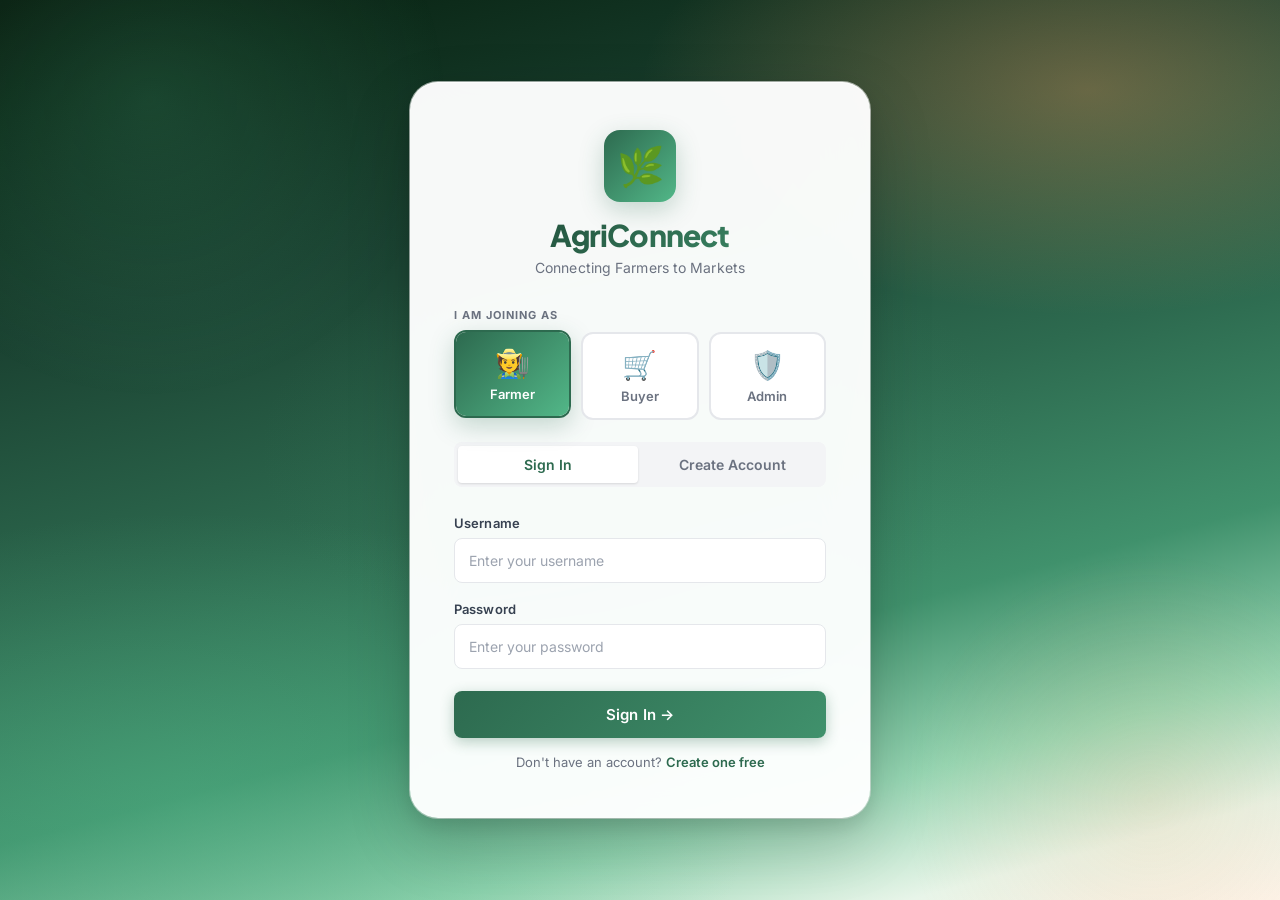
==== static/index.html @ 9a7735d6 "frontend setup" ====
<!DOCTYPE html>
<html lang="en">
<head>
  <meta charset="UTF-8">
  <meta name="viewport" content="width=device-width, initial-scale=1.0">
  <title>AgriConnect – Connecting Farmers to Markets</title>
  <link rel="preconnect" href="https://fonts.googleapis.com">
  <link rel="preconnect" href="https://fonts.gstatic.com" crossorigin>
  <link href="https://fonts.googleapis.com/css2?family=Inter:wght@300;400;500;600;700;800;900&family=Plus+Jakarta+Sans:wght@400;500;600;700;800&display=swap" rel="stylesheet">
  <link rel="stylesheet" href="/static/css/main.css">
</head>
<body class="login-page">

  <div class="login-card">

    <!-- Logo -->
    <div class="login-logo">
      <div class="logo-icon-wrap">🌿</div>
      <h1>AgriConnect</h1>
      <p>Connecting Farmers to Markets</p>
    </div>

    <!-- Role Selector -->
    <div class="role-selector">
      <label>I am joining as</label>
      <div class="role-buttons">
        <button class="role-btn active" data-role="farmer" type="button">
          <span class="role-icon">🧑‍🌾</span>
          <span>Farmer</span>
        </button>
        <button class="role-btn" data-role="buyer" type="button">
          <span class="role-icon">🛒</span>
          <span>Buyer</span>
        </button>
        <button class="role-btn" data-role="admin" type="button">
          <span class="role-icon">🛡️</span>
          <span>Admin</span>
        </button>
      </div>
    </div>

    <!-- Tab Switcher -->
    <div class="auth-tabs">
      <button class="auth-tab active" data-tab="login" type="button">Sign In</button>
      <button class="auth-tab" data-tab="register" type="button">Create Account</button>
    </div>

    <!-- ── LOGIN FORM ── -->
    <form id="login-form">
      <div class="form-group">
        <label for="l-username">Username</label>
        <input id="l-username" type="text" name="username"
               placeholder="Enter your username" required autocomplete="username">
      </div>
      <div class="form-group">
        <label for="l-password">Password</label>
        <input id="l-password" type="password" name="password"
               placeholder="Enter your password" required autocomplete="current-password">
      </div>

      <button type="submit" class="btn btn-primary btn-full btn-lg" style="margin-top:4px;">
        Sign In →
      </button>

      <p class="text-center text-muted mt-2">
        Don't have an account?
        <a href="#" id="go-register" style="color:var(--green-primary);font-weight:600;">Create one free</a>
      </p>
    </form>

    <!-- ── REGISTER FORM ── -->
    <form id="register-form" class="hidden">
      <div class="form-row">
        <div class="form-group">
          <label for="r-fullname">Full Name</label>
          <input id="r-fullname" type="text" name="reg_fullname"
                 placeholder="Jane Wanjiku" required>
        </div>
        <div class="form-group">
          <label for="r-username">Username</label>
          <input id="r-username" type="text" name="reg_username"
                 placeholder="janewanjiku" required autocomplete="username">
        </div>
      </div>

      <div class="form-group">
        <label for="r-email">Email Address</label>
        <input id="r-email" type="email" name="reg_email"
               placeholder="jane@example.com" required>
      </div>

      <div class="form-row">
        <div class="form-group">
          <label for="r-pass">Password</label>
          <input id="r-pass" type="password" name="reg_password"
                 placeholder="Min. 6 characters" required minlength="6">
        </div>
        <div class="form-group">
          <label for="r-confirm">Confirm Password</label>
          <input id="r-confirm" type="password" name="reg_confirm"
                 placeholder="Repeat password" required>
        </div>
      </div>

      <div class="form-row">
        <div class="form-group">
          <label for="r-location">Location <span class="text-muted">(optional)</span></label>
          <input id="r-location" type="text" name="reg_location"
                 placeholder="e.g. Nairobi">
        </div>
        <div class="form-group">
          <label for="r-phone">Phone <span class="text-muted">(optional)</span></label>
          <input id="r-phone" type="tel" name="reg_phone"
                 placeholder="+254 7XX XXX XXX">
        </div>
      </div>

      <button type="submit" class="btn btn-primary btn-full btn-lg" style="margin-top:4px;">
        Create Account →
      </button>

      <p class="text-center text-muted mt-2">
        Already have an account?
        <a href="#" id="go-login" style="color:var(--green-primary);font-weight:600;">Sign in</a>
      </p>
    </form>

  </div><!-- /.login-card -->

  <script src="/static/js/config.js"></script>
  <script>
    // Quick tab shortcut links
    document.getElementById('go-register')?.addEventListener('click', e => {
      e.preventDefault();
      document.querySelector('[data-tab="register"]').click();
    });
    document.getElementById('go-login')?.addEventListener('click', e => {
      e.preventDefault();
      document.querySelector('[data-tab="login"]').click();
    });
  </script>
  <script src="/static/js/auth.js"></script>
</body>
</html>
---- static/css/main.css ----
/* ============================================================
   AgriConnect – Design System
   ============================================================ */

@import url('https://fonts.googleapis.com/css2?family=Inter:wght@300;400;500;600;700;800;900&family=Plus+Jakarta+Sans:wght@400;500;600;700;800&display=swap');

:root {
  /* Brand colours */
  --green-darkest:  #0A1F13;
  --green-dark:     #1B4332;
  --green-primary:  #2D6A4F;
  --green-mid:      #40916C;
  --green-light:    #52B788;
  --green-pale:     #95D5B2;
  --green-tint:     #D8F3DC;
  --harvest:        #F4A261;
  --harvest-dark:   #E76F51;
  --harvest-light:  #FEF0E6;
  --sky:            #74C0FC;

  /* Neutrals */
  --cream:      #F0F7F4;
  --white:      #FFFFFF;
  --gray-50:    #F9FAFB;
  --gray-100:   #F3F4F6;
  --gray-200:   #E5E7EB;
  --gray-300:   #D1D5DB;
  --gray-400:   #9CA3AF;
  --gray-500:   #6B7280;
  --gray-600:   #4B5563;
  --gray-700:   #374151;
  --gray-800:   #1F2937;
  --text:       #111827;

  /* Semantic */
  --danger:         #EF4444;
  --danger-light:   #FEE2E2;
  --success:        #10B981;
  --success-light:  #ECFDF5;
  --info:           #3B82F6;
  --info-light:     #EFF6FF;
  --warning:        #F59E0B;
  --warning-light:  #FFFBEB;

  /* Shadows */
  --shadow-xs:  0 1px 2px rgba(0,0,0,.05);
  --shadow-sm:  0 1px 3px rgba(0,0,0,.07), 0 1px 2px rgba(0,0,0,.05);
  --shadow:     0 4px 12px rgba(0,0,0,.08), 0 2px 4px rgba(0,0,0,.04);
  --shadow-md:  0 8px 24px rgba(0,0,0,.1),  0 2px 6px rgba(0,0,0,.06);
  --shadow-lg:  0 16px 48px rgba(0,0,0,.14), 0 4px 12px rgba(0,0,0,.08);
  --shadow-xl:  0 24px 64px rgba(0,0,0,.18), 0 8px 20px rgba(0,0,0,.1);
  --shadow-green: 0 8px 24px rgba(45,106,79,.25);
  --shadow-harvest: 0 8px 24px rgba(244,162,97,.3);

  /* Radii */
  --r-xs:  4px;
  --r-sm:  8px;
  --r:     12px;
  --r-md:  16px;
  --r-lg:  20px;
  --r-xl:  28px;
  --r-full: 9999px;

  /* Typography */
  --font-body:    'Inter', system-ui, -apple-system, sans-serif;
  --font-display: 'Plus Jakarta Sans', 'Inter', sans-serif;

  /* Transitions */
  --t-fast:   all .15s ease;
  --t:        all .2s ease;
  --t-slow:   all .35s ease;
  --t-spring: all .3s cubic-bezier(.34, 1.56, .64, 1);
}

/* ── Reset ─────────────────────────────────────────────────── */
*, *::before, *::after { box-sizing: border-box; margin: 0; padding: 0; }
html { scroll-behavior: smooth; }
body {
  font-family: var(--font-body);
  color: var(--text);
  background: var(--gray-50);
  min-height: 100vh;
  -webkit-font-smoothing: antialiased;
  -moz-osx-font-smoothing: grayscale;
}
a { color: inherit; text-decoration: none; }
img { max-width: 100%; display: block; }
button { font-family: inherit; }

/* ── Scrollbar ─────────────────────────────────────────────── */
::-webkit-scrollbar { width: 7px; height: 7px; }
::-webkit-scrollbar-track { background: var(--gray-100); }
::-webkit-scrollbar-thumb {
  background: linear-gradient(var(--green-light), var(--green-mid));
  border-radius: var(--r-full);
}

/* ============================================================
   LOGIN PAGE
   ============================================================ */
.login-page {
  min-height: 100vh;
  display: flex;
  align-items: center;
  justify-content: center;
  padding: 24px;
  position: relative;
  overflow: hidden;

  /* Multi-layer agricultural gradient: sky → fields → earth */
  background:
    radial-gradient(ellipse 80% 60% at 15% 90%, rgba(82,183,136,.4) 0%, transparent 55%),
    radial-gradient(ellipse 70% 50% at 85% 10%, rgba(244,162,97,.35) 0%, transparent 50%),
    radial-gradient(ellipse 50% 40% at 50% 50%, rgba(64,145,108,.15) 0%, transparent 60%),
    linear-gradient(165deg,
      #071a0d  0%,
      #0d2b1a  10%,
      #1B4332  28%,
      #2D6A4F  50%,
      #40916C  68%,
      #95D5B2  82%,
      #E8F5E9  92%,
      #FDF6EC  100%
    );
  background-attachment: fixed;
}

/* Decorative orbs */
.login-page::before {
  content: '';
  position: fixed;
  width: 600px; height: 600px;
  border-radius: 50%;
  background: radial-gradient(circle, rgba(82,183,136,.18) 0%, transparent 70%);
  top: -200px; left: -150px;
  animation: orb-drift 12s ease-in-out infinite;
  pointer-events: none;
}
.login-page::after {
  content: '';
  position: fixed;
  width: 500px; height: 500px;
  border-radius: 50%;
  background: radial-gradient(circle, rgba(244,162,97,.15) 0%, transparent 70%);
  bottom: -150px; right: -120px;
  animation: orb-drift 10s ease-in-out infinite reverse;
  animation-delay: -5s;
  pointer-events: none;
}

@keyframes orb-drift {
  0%, 100% { transform: translate(0, 0) scale(1); }
  33%       { transform: translate(30px, -40px) scale(1.05); }
  66%       { transform: translate(-20px, 20px) scale(.97); }
}

/* Card */
.login-card {
  background: rgba(255,255,255,.97);
  backdrop-filter: blur(24px) saturate(1.5);
  -webkit-backdrop-filter: blur(24px) saturate(1.5);
  border-radius: var(--r-xl);
  box-shadow:
    var(--shadow-xl),
    0 0 0 1px rgba(255,255,255,.6),
    inset 0 1px 0 rgba(255,255,255,.8);
  padding: 48px 44px;
  width: 100%;
  max-width: 460px;
  position: relative;
  z-index: 1;
  animation: card-appear .5s cubic-bezier(.34, 1.2, .64, 1) both;
}

@keyframes card-appear {
  from { opacity: 0; transform: translateY(24px) scale(.97); }
  to   { opacity: 1; transform: translateY(0)   scale(1); }
}

/* Logo */
.login-logo {
  text-align: center;
  margin-bottom: 32px;
}
.logo-icon-wrap {
  width: 72px; height: 72px;
  margin: 0 auto 14px;
  background: linear-gradient(135deg, var(--green-primary), var(--green-light));
  border-radius: var(--r-md);
  display: flex;
  align-items: center;
  justify-content: center;
  font-size: 38px;
  box-shadow: var(--shadow-green);
}
.login-logo h1 {
  font-family: var(--font-display);
  font-size: 30px;
  font-weight: 800;
  letter-spacing: -0.8px;
  background: linear-gradient(135deg, var(--green-dark) 0%, var(--green-mid) 100%);
  -webkit-background-clip: text;
  -webkit-text-fill-color: transparent;
  background-clip: text;
}
.login-logo p {
  color: var(--gray-500);
  font-size: 14px;
  margin-top: 5px;
  font-weight: 400;
  letter-spacing: .1px;
}

/* Role selector */
.role-selector { margin-bottom: 22px; }
.role-selector > label {
  display: block;
  font-size: 11px;
  font-weight: 700;
  color: var(--gray-500);
  margin-bottom: 10px;
  text-transform: uppercase;
  letter-spacing: 1px;
}
.role-buttons { display: flex; gap: 10px; }
.role-btn {
  flex: 1;
  padding: 14px 10px;
  border: 2px solid var(--gray-200);
  background: var(--white);
  border-radius: var(--r);
  font-size: 13px;
  font-weight: 600;
  color: var(--gray-500);
  cursor: pointer;
  transition: var(--t-spring);
  text-align: center;
  position: relative;
  overflow: hidden;
}
.role-btn::before {
  content: '';
  position: absolute;
  inset: 0;
  background: linear-gradient(135deg, var(--green-primary), var(--green-light));
  opacity: 0;
  transition: var(--t);
}
.role-btn .role-icon {
  font-size: 28px;
  display: block;
  margin-bottom: 6px;
  position: relative;
  z-index: 1;
}
.role-btn span { position: relative; z-index: 1; }
.role-btn:hover {
  border-color: var(--green-light);
  color: var(--green-primary);
  transform: translateY(-2px);
  box-shadow: var(--shadow-sm);
}
.role-btn.active {
  border-color: var(--green-primary);
  color: var(--white);
  transform: translateY(-2px);
  box-shadow: var(--shadow-green);
}
.role-btn.active::before { opacity: 1; }

/* Auth tabs */
.auth-tabs {
  display: flex;
  background: var(--gray-100);
  border-radius: var(--r-sm);
  padding: 4px;
  margin-bottom: 28px;
  gap: 4px;
}
.auth-tab {
  flex: 1;
  padding: 10px 14px;
  border: none;
  background: transparent;
  border-radius: var(--r-xs);
  font-size: 14px;
  font-weight: 600;
  color: var(--gray-500);
  cursor: pointer;
  transition: var(--t);
  font-family: inherit;
}
.auth-tab.active {
  background: var(--white);
  color: var(--green-primary);
  box-shadow: var(--shadow-sm);
}

/* ── Form controls ──────────────────────────────────────────── */
.form-group { margin-bottom: 18px; }
.form-group label {
  display: block;
  font-size: 13px;
  font-weight: 600;
  color: var(--gray-700);
  margin-bottom: 7px;
  letter-spacing: .1px;
}
.form-group input,
.form-group select,
.form-group textarea {
  width: 100%;
  padding: 11px 14px;
  border: 1.5px solid var(--gray-200);
  border-radius: var(--r-sm);
  font-size: 14px;
  font-family: inherit;
  color: var(--text);
  background: var(--white);
  transition: var(--t);
  outline: none;
  line-height: 1.5;
}
.form-group input::placeholder,
.form-group textarea::placeholder { color: var(--gray-400); }
.form-group input:hover,
.form-group select:hover { border-color: var(--gray-300); }
.form-group input:focus,
.form-group select:focus,
.form-group textarea:focus {
  border-color: var(--green-light);
  box-shadow: 0 0 0 3px rgba(82,183,136,.12);
  background: var(--white);
}
.form-group textarea { resize: vertical; min-height: 100px; }
.form-row { display: grid; grid-template-columns: 1fr 1fr; gap: 14px; }
.form-hint { font-size: 12px; color: var(--gray-400); margin-top: 5px; }

/* ── Buttons ────────────────────────────────────────────────── */
.btn {
  display: inline-flex;
  align-items: center;
  justify-content: center;
  gap: 7px;
  padding: 11px 22px;
  border: none;
  border-radius: var(--r-sm);
  font-size: 14px;
  font-weight: 600;
  font-family: inherit;
  cursor: pointer;
  transition: var(--t-spring);
  text-decoration: none;
  white-space: nowrap;
  position: relative;
  overflow: hidden;
  letter-spacing: .1px;
}
.btn::after {
  content: '';
  position: absolute;
  inset: 0;
  background: rgba(255,255,255,0);
  transition: var(--t-fast);
}
.btn:hover::after { background: rgba(255,255,255,.08); }
.btn:active { transform: scale(.98); }

.btn-primary {
  background: linear-gradient(135deg, var(--green-primary) 0%, var(--green-mid) 100%);
  color: var(--white);
  box-shadow: 0 4px 14px rgba(45,106,79,.32);
}
.btn-primary:hover {
  transform: translateY(-2px);
  box-shadow: 0 8px 24px rgba(45,106,79,.42);
}

.btn-harvest {
  background: linear-gradient(135deg, var(--harvest) 0%, var(--harvest-dark) 100%);
  color: var(--white);
  box-shadow: var(--shadow-harvest);
}
.btn-harvest:hover {
  transform: translateY(-2px);
  box-shadow: 0 10px 28px rgba(244,162,97,.45);
}

.btn-outline {
  background: transparent;
  color: var(--green-primary);
  border: 1.5px solid var(--green-primary);
}
.btn-outline:hover {
  background: var(--green-tint);
  transform: translateY(-1px);
}

.btn-danger {
  background: var(--danger);
  color: var(--white);
  box-shadow: 0 4px 12px rgba(239,68,68,.2);
}
.btn-danger:hover {
  background: #DC2626;
  transform: translateY(-1px);
  box-shadow: 0 6px 18px rgba(239,68,68,.35);
}

.btn-ghost {
  background: transparent;
  color: var(--gray-600);
}
.btn-ghost:hover { background: var(--gray-100); color: var(--gray-800); }

.btn-white {
  background: var(--white);
  color: var(--green-primary);
  box-shadow: var(--shadow);
}
.btn-white:hover { transform: translateY(-1px); box-shadow: var(--shadow-md); }

.btn-sm  { padding: 7px 14px;  font-size: 13px; }
.btn-lg  { padding: 14px 28px; font-size: 15px; }
.btn-xl  { padding: 17px 36px; font-size: 16px; }
.btn-full { width: 100%; }
.btn:disabled { opacity: .55; cursor: not-allowed; transform: none !important; box-shadow: none !important; }

/* ============================================================
   NAVBAR
   ============================================================ */
.navbar {
  height: 66px;
  padding: 0 32px;
  display: flex;
  align-items: center;
  justify-content: space-between;
  background: linear-gradient(95deg, var(--green-darkest) 0%, var(--green-dark) 40%, var(--green-primary) 100%);
  box-shadow: 0 2px 20px rgba(0,0,0,.25);
  position: sticky;
  top: 0;
  z-index: 200;
  gap: 16px;
}

/* Subtle shimmer line at bottom of navbar */
.navbar::after {
  content: '';
  position: absolute;
  bottom: 0; left: 0; right: 0;
  height: 1px;
  background: linear-gradient(90deg,
    transparent 0%,
    rgba(82,183,136,.6) 30%,
    rgba(149,213,178,.8) 50%,
    rgba(82,183,136,.6) 70%,
    transparent 100%
  );
}

.nav-brand {
  display: flex;
  align-items: center;
  gap: 10px;
  color: var(--white);
  font-family: var(--font-display);
  font-size: 19px;
  font-weight: 800;
  letter-spacing: -0.4px;
  flex-shrink: 0;
}
.nav-logo-box {
  width: 36px; height: 36px;
  background: linear-gradient(135deg, var(--green-light), var(--green-pale));
  border-radius: var(--r-sm);
  display: flex;
  align-items: center;
  justify-content: center;
  font-size: 20px;
  box-shadow: 0 2px 8px rgba(0,0,0,.2);
}

.nav-links { display: flex; align-items: center; gap: 2px; }
.nav-link {
  display: flex;
  align-items: center;
  gap: 6px;
  padding: 8px 14px;
  border-radius: var(--r-sm);
  color: rgba(255,255,255,.75);
  font-size: 14px;
  font-weight: 500;
  transition: var(--t);
  cursor: pointer;
  position: relative;
  white-space: nowrap;
}
.nav-link:hover { background: rgba(255,255,255,.1); color: var(--white); }
.nav-link.active {
  background: rgba(255,255,255,.15);
  color: var(--white);
  font-weight: 600;
}
/* Active indicator dot */
.nav-link.active::after {
  content: '';
  position: absolute;
  bottom: 4px; left: 50%;
  transform: translateX(-50%);
  width: 4px; height: 4px;
  background: var(--green-pale);
  border-radius: 50%;
}

.nav-right { display: flex; align-items: center; gap: 10px; flex-shrink: 0; }

.nav-user-pill {
  display: flex;
  align-items: center;
  gap: 9px;
  background: rgba(255,255,255,.1);
  border: 1px solid rgba(255,255,255,.15);
  border-radius: var(--r-full);
  padding: 5px 14px 5px 5px;
}
.nav-avatar {
  width: 30px; height: 30px;
  background: linear-gradient(135deg, var(--green-light), var(--green-pale));
  border-radius: 50%;
  display: flex;
  align-items: center;
  justify-content: center;
  font-size: 13px;
  font-weight: 800;
  color: var(--green-dark);
  flex-shrink: 0;
}
#nav-user-name {
  color: rgba(255,255,255,.9);
  font-size: 13px;
  font-weight: 600;
}

.btn-logout {
  padding: 8px 16px;
  background: rgba(255,255,255,.1);
  border: 1px solid rgba(255,255,255,.2);
  color: rgba(255,255,255,.85);
  border-radius: var(--r-full);
  font-size: 13px;
  font-weight: 600;
  cursor: pointer;
  transition: var(--t);
  font-family: inherit;
  display: flex;
  align-items: center;
  gap: 5px;
}
.btn-logout:hover {
  background: rgba(239,68,68,.25);
  border-color: rgba(239,68,68,.4);
  color: #FCA5A5;
}

/* ============================================================
   PAGE LAYOUT
   ============================================================ */
.page-container {
  max-width: 1240px;
  margin: 0 auto;
  padding: 36px 28px;
}
.page-header {
  display: flex;
  align-items: flex-start;
  justify-content: space-between;
  margin-bottom: 32px;
  flex-wrap: wrap;
  gap: 16px;
}
.page-header-text h2 {
  font-family: var(--font-display);
  font-size: 26px;
  font-weight: 800;
  color: var(--green-dark);
  letter-spacing: -0.4px;
}
.page-header-text p { color: var(--gray-500); font-size: 14px; margin-top: 3px; }

/* ── Welcome Banner ─────────────────────────────────────────── */
.welcome-banner {
  position: relative;
  overflow: hidden;
  background: linear-gradient(130deg, var(--green-dark) 0%, var(--green-primary) 50%, var(--green-mid) 100%);
  border-radius: var(--r-xl);
  padding: 36px 40px;
  color: var(--white);
  margin-bottom: 28px;
  box-shadow: var(--shadow-green);
}
/* Decorative circles */
.welcome-banner::before {
  content: '';
  position: absolute;
  width: 280px; height: 280px;
  border-radius: 50%;
  background: rgba(255,255,255,.06);
  top: -80px; right: 120px;
}
.welcome-banner::after {
  content: '';
  position: absolute;
  width: 160px; height: 160px;
  border-radius: 50%;
  background: rgba(255,255,255,.07);
  bottom: -60px; right: 60px;
}
.welcome-banner-content { position: relative; z-index: 1; }
.welcome-banner-emoji {
  position: absolute;
  right: 40px; top: 50%;
  transform: translateY(-50%);
  font-size: 80px;
  opacity: .2;
  z-index: 0;
  pointer-events: none;
}
.welcome-banner h2 {
  font-family: var(--font-display);
  font-size: 28px;
  font-weight: 800;
  margin-bottom: 6px;
  letter-spacing: -0.4px;
}
.welcome-banner p { opacity: .8; font-size: 15px; line-height: 1.5; }
.welcome-banner .banner-actions { margin-top: 20px; display: flex; gap: 12px; flex-wrap: wrap; }

/* ── Stats Cards ────────────────────────────────────────────── */
.stats-grid {
  display: grid;
  grid-template-columns: repeat(auto-fit, minmax(210px, 1fr));
  gap: 18px;
  margin-bottom: 36px;
}
.stat-card {
  background: var(--white);
  border-radius: var(--r-md);
  padding: 24px;
  box-shadow: var(--shadow-sm);
  border: 1px solid var(--gray-200);
  display: flex;
  align-items: center;
  gap: 18px;
  transition: var(--t-slow);
  cursor: default;
  position: relative;
  overflow: hidden;
}
.stat-card::before {
  content: '';
  position: absolute;
  top: 0; left: 0; right: 0;
  height: 3px;
}
.stat-card.green::before  { background: linear-gradient(90deg, var(--green-primary), var(--green-light)); }
.stat-card.harvest::before { background: linear-gradient(90deg, var(--harvest), var(--harvest-dark)); }
.stat-card.blue::before    { background: linear-gradient(90deg, #60A5FA, #3B82F6); }
.stat-card:hover {
  box-shadow: var(--shadow-md);
  transform: translateY(-3px);
  border-color: var(--gray-300);
}
.stat-icon {
  width: 54px; height: 54px;
  border-radius: var(--r);
  display: flex;
  align-items: center;
  justify-content: center;
  font-size: 26px;
  flex-shrink: 0;
}
.stat-icon.green   { background: var(--green-tint); }
.stat-icon.harvest { background: var(--harvest-light); }
.stat-icon.blue    { background: var(--info-light); }
.stat-info h3 {
  font-family: var(--font-display);
  font-size: 30px;
  font-weight: 800;
  color: var(--green-dark);
  letter-spacing: -1px;
  line-height: 1;
}
.stat-info p { font-size: 13px; color: var(--gray-500); margin-top: 4px; font-weight: 500; }

/* ── Section Header ─────────────────────────────────────────── */
.section-header {
  display: flex;
  align-items: center;
  justify-content: space-between;
  margin-bottom: 20px;
}
.section-header h3 {
  font-family: var(--font-display);
  font-size: 18px;
  font-weight: 700;
  color: var(--green-dark);
  letter-spacing: -0.2px;
}
.section-header p { font-size: 13px; color: var(--gray-500); margin-top: 2px; }

/* ── Product Grid ───────────────────────────────────────────── */
.products-grid {
  display: grid;
  grid-template-columns: repeat(auto-fill, minmax(280px, 1fr));
  gap: 22px;
}

.product-card {
  background: var(--white);
  border-radius: var(--r-md);
  overflow: hidden;
  box-shadow: var(--shadow-sm);
  border: 1px solid var(--gray-200);
  transition: var(--t-slow);
  display: flex;
  flex-direction: column;
}
.product-card:hover {
  box-shadow: var(--shadow-md);
  transform: translateY(-4px);
  border-color: var(--green-pale);
}
.product-img-wrap {
  height: 190px;
  overflow: hidden;
  background: linear-gradient(135deg, var(--cream), var(--green-tint));
  position: relative;
  flex-shrink: 0;
}
.product-img-wrap img {
  width: 100%; height: 100%;
  object-fit: cover;
  transition: transform .5s cubic-bezier(.25,.46,.45,.94);
}
.product-card:hover .product-img-wrap img { transform: scale(1.07); }
.product-placeholder {
  width: 100%; height: 100%;
  display: flex;
  flex-direction: column;
  align-items: center;
  justify-content: center;
  font-size: 54px;
  gap: 6px;
}
.product-placeholder span {
  font-size: 12px;
  color: var(--gray-400);
  font-weight: 600;
  text-transform: uppercase;
  letter-spacing: .5px;
}

.category-badge {
  position: absolute;
  top: 12px; left: 12px;
  background: rgba(10,31,19,.75);
  color: var(--white);
  font-size: 11px;
  font-weight: 700;
  padding: 4px 10px;
  border-radius: var(--r-full);
  backdrop-filter: blur(8px);
  letter-spacing: .3px;
  border: 1px solid rgba(255,255,255,.15);
}

.product-body {
  padding: 18px 20px 20px;
  flex: 1;
  display: flex;
  flex-direction: column;
}
.product-name {
  font-size: 16px;
  font-weight: 700;
  color: var(--gray-800);
  margin-bottom: 4px;
  line-height: 1.3;
}
.product-price {
  font-family: var(--font-display);
  font-size: 22px;
  font-weight: 800;
  color: var(--green-primary);
  margin-bottom: 12px;
  letter-spacing: -0.3px;
  line-height: 1;
}
.product-price span { font-size: 13px; font-weight: 500; color: var(--gray-400); margin-left: 2px; font-family: var(--font-body); }

.product-meta {
  display: flex;
  flex-direction: column;
  gap: 5px;
  margin-bottom: 16px;
}
.product-meta-item {
  display: flex;
  align-items: center;
  gap: 7px;
  font-size: 13px;
  color: var(--gray-500);
}

.product-actions {
  display: flex;
  gap: 8px;
  margin-top: auto;
}
.product-actions .btn { flex: 1; }

/* Divider inside cards */
.card-divider {
  border: none;
  border-top: 1px solid var(--gray-100);
  margin: 14px 0;
}

/* ── Badges ─────────────────────────────────────────────────── */
.badge {
  display: inline-flex;
  align-items: center;
  gap: 5px;
  padding: 4px 10px;
  border-radius: var(--r-full);
  font-size: 12px;
  font-weight: 600;
  letter-spacing: .2px;
}
.badge-active   { background: var(--success-light); color: #065F46; border: 1px solid rgba(16,185,129,.2); }
.badge-inactive { background: var(--gray-100); color: var(--gray-500); border: 1px solid var(--gray-200); }
.badge-harvest  { background: var(--harvest-light); color: #92400E; border: 1px solid rgba(244,162,97,.3); }
.badge-info     { background: var(--info-light); color: #1E40AF; border: 1px solid rgba(59,130,246,.2); }

/* ============================================================
   SEARCH HERO (Buyer Marketplace)
   ============================================================ */
.search-hero {
  position: relative;
  overflow: hidden;
  background: linear-gradient(130deg, var(--green-dark) 0%, var(--green-primary) 50%, var(--green-mid) 100%);
  padding: 56px 24px 48px;
  text-align: center;
  color: var(--white);
}
.search-hero::before {
  content: '';
  position: absolute;
  width: 500px; height: 500px;
  border-radius: 50%;
  background: rgba(255,255,255,.04);
  top: -200px; left: -100px;
}
.search-hero::after {
  content: '';
  position: absolute;
  width: 300px; height: 300px;
  border-radius: 50%;
  background: rgba(244,162,97,.12);
  bottom: -100px; right: -50px;
}
.search-hero-content { position: relative; z-index: 1; }
.search-hero-badge {
  display: inline-flex;
  align-items: center;
  gap: 6px;
  background: rgba(255,255,255,.12);
  border: 1px solid rgba(255,255,255,.2);
  border-radius: var(--r-full);
  padding: 5px 14px;
  font-size: 13px;
  font-weight: 500;
  margin-bottom: 14px;
  backdrop-filter: blur(8px);
}
.search-hero h2 {
  font-family: var(--font-display);
  font-size: 34px;
  font-weight: 800;
  margin-bottom: 8px;
  letter-spacing: -0.5px;
}
.search-hero p { opacity: .8; margin-bottom: 28px; font-size: 16px; }

.search-bar-wrap {
  max-width: 620px;
  margin: 0 auto;
  display: flex;
  gap: 10px;
  background: rgba(255,255,255,.12);
  backdrop-filter: blur(12px);
  border: 1px solid rgba(255,255,255,.25);
  border-radius: var(--r-md);
  padding: 6px 6px 6px 20px;
}
.search-bar-wrap input {
  flex: 1;
  background: transparent;
  border: none;
  font-size: 15px;
  outline: none;
  color: var(--white);
  font-family: inherit;
  padding: 8px 0;
}
.search-bar-wrap input::placeholder { color: rgba(255,255,255,.6); }

/* ── Filters Bar ────────────────────────────────────────────── */
.filters-bar {
  background: var(--white);
  border-bottom: 1px solid var(--gray-200);
  padding: 14px 28px;
  display: flex;
  gap: 12px;
  flex-wrap: wrap;
  align-items: center;
  box-shadow: 0 2px 8px rgba(0,0,0,.04);
}
.filters-bar-label {
  font-size: 12px;
  font-weight: 700;
  color: var(--gray-500);
  text-transform: uppercase;
  letter-spacing: .6px;
}
.filter-group {
  display: flex;
  align-items: center;
  gap: 6px;
}
.filter-group label { font-size: 13px; color: var(--gray-500); font-weight: 500; white-space: nowrap; }
.filter-control {
  padding: 8px 12px;
  border: 1.5px solid var(--gray-200);
  border-radius: var(--r-sm);
  font-size: 13px;
  font-family: inherit;
  color: var(--text);
  background: var(--white);
  outline: none;
  transition: var(--t);
  cursor: pointer;
}
.filter-control:hover { border-color: var(--gray-300); }
.filter-control:focus { border-color: var(--green-light); box-shadow: 0 0 0 2px rgba(82,183,136,.1); }
.filter-control.narrow { width: 90px; }

.result-count {
  font-size: 13px;
  color: var(--gray-500);
  font-weight: 500;
  padding: 6px 12px;
  background: var(--gray-100);
  border-radius: var(--r-full);
  border: 1px solid var(--gray-200);
}

/* ============================================================
   FORM PAGES (Add / Edit Product)
   ============================================================ */
.form-page { background: var(--gray-100); min-height: 100vh; }

.form-card {
  background: var(--white);
  border-radius: var(--r-xl);
  box-shadow: var(--shadow-md);
  padding: 44px 48px;
  max-width: 760px;
  margin: 0 auto;
  border: 1px solid var(--gray-200);
}
.form-card-header {
  margin-bottom: 32px;
  padding-bottom: 20px;
  border-bottom: 2px solid var(--gray-100);
}
.form-card-header h2 {
  font-family: var(--font-display);
  font-size: 22px;
  font-weight: 800;
  color: var(--green-dark);
  letter-spacing: -0.3px;
  margin-bottom: 4px;
}
.form-card-header p { font-size: 14px; color: var(--gray-500); }

.form-section-label {
  font-size: 11px;
  font-weight: 700;
  text-transform: uppercase;
  letter-spacing: 1px;
  color: var(--gray-400);
  margin-bottom: 16px;
  margin-top: 28px;
  display: flex;
  align-items: center;
  gap: 8px;
}
.form-section-label::after {
  content: '';
  flex: 1;
  height: 1px;
  background: var(--gray-200);
}

/* Image upload */
.image-upload-area {
  border: 2px dashed var(--gray-300);
  border-radius: var(--r-md);
  padding: 36px;
  text-align: center;
  cursor: pointer;
  transition: var(--t);
  position: relative;
  overflow: hidden;
  background: var(--gray-50);
}
.image-upload-area:hover {
  border-color: var(--green-light);
  background: var(--green-tint);
}
.image-upload-area input[type="file"] {
  position: absolute;
  inset: 0;
  opacity: 0;
  cursor: pointer;
  z-index: 2;
}
.upload-icon { font-size: 44px; margin-bottom: 10px; }
.upload-text { font-size: 14px; color: var(--gray-500); line-height: 1.6; }
.upload-text strong { color: var(--green-primary); }
.image-preview {
  width: 100%;
  max-height: 220px;
  object-fit: cover;
  border-radius: var(--r);
  display: none;
}
.image-preview.show { display: block; }

/* ============================================================
   PRODUCT DETAIL PAGE
   ============================================================ */
.detail-grid {
  display: grid;
  grid-template-columns: 1fr 1fr;
  gap: 32px;
  align-items: start;
}

.detail-image-card {
  border-radius: var(--r-xl);
  overflow: hidden;
  background: linear-gradient(135deg, var(--cream), var(--green-tint));
  box-shadow: var(--shadow-md);
  aspect-ratio: 4 / 3;
  position: relative;
}
.detail-image-card img {
  width: 100%; height: 100%;
  object-fit: cover;
  transition: transform .4s ease;
}
.detail-image-card:hover img { transform: scale(1.03); }
.detail-placeholder {
  width: 100%; height: 100%;
  display: flex;
  align-items: center;
  justify-content: center;
  font-size: 90px;
  min-height: 280px;
}

.detail-info-card {
  background: var(--white);
  border-radius: var(--r-xl);
  box-shadow: var(--shadow-sm);
  border: 1px solid var(--gray-200);
  padding: 32px;
}
.detail-category-badge {
  display: inline-flex;
  align-items: center;
  gap: 6px;
  background: var(--green-tint);
  color: var(--green-dark);
  border: 1px solid rgba(45,106,79,.2);
  border-radius: var(--r-full);
  padding: 5px 14px;
  font-size: 12px;
  font-weight: 700;
  margin-bottom: 14px;
  text-transform: uppercase;
  letter-spacing: .5px;
}
.detail-info-card h2 {
  font-family: var(--font-display);
  font-size: 28px;
  font-weight: 800;
  color: var(--text);
  margin-bottom: 4px;
  letter-spacing: -0.4px;
  line-height: 1.2;
}
.detail-price {
  font-family: var(--font-display);
  font-size: 36px;
  font-weight: 900;
  color: var(--green-primary);
  margin: 14px 0 20px;
  letter-spacing: -1px;
  line-height: 1;
}
.detail-price span { font-size: 16px; font-weight: 500; color: var(--gray-400); font-family: var(--font-body); }

.detail-attrs { display: flex; flex-direction: column; gap: 12px; margin-bottom: 24px; }
.detail-attr {
  display: flex;
  align-items: center;
  gap: 12px;
  font-size: 14px;
  color: var(--gray-700);
  padding: 10px 14px;
  background: var(--gray-50);
  border-radius: var(--r-sm);
  border: 1px solid var(--gray-100);
}
.attr-icon { font-size: 18px; width: 24px; text-align: center; flex-shrink: 0; }

.farmer-info-card {
  background: linear-gradient(135deg, var(--cream), var(--green-tint));
  border: 1px solid rgba(82,183,136,.25);
  border-radius: var(--r-md);
  padding: 20px;
  margin-bottom: 20px;
}
.farmer-info-card h4 {
  font-size: 11px;
  font-weight: 700;
  color: var(--gray-500);
  text-transform: uppercase;
  letter-spacing: 1px;
  margin-bottom: 12px;
}
.farmer-name-row {
  display: flex;
  align-items: center;
  gap: 10px;
  margin-bottom: 8px;
}
.farmer-avatar-sm {
  width: 36px; height: 36px;
  background: linear-gradient(135deg, var(--green-primary), var(--green-light));
  border-radius: 50%;
  display: flex;
  align-items: center;
  justify-content: center;
  font-size: 15px;
  font-weight: 800;
  color: var(--white);
  flex-shrink: 0;
}
.farmer-name { font-size: 16px; font-weight: 700; color: var(--text); }
.farmer-meta { font-size: 13px; color: var(--gray-500); line-height: 1.6; }

/* ============================================================
   SEARCH BAR (Farmer Products page inline)
   ============================================================ */
.inline-filter-bar {
  background: var(--white);
  border-radius: var(--r-md);
  border: 1px solid var(--gray-200);
  padding: 16px 20px;
  margin-bottom: 24px;
  display: flex;
  gap: 12px;
  flex-wrap: wrap;
  align-items: center;
  box-shadow: var(--shadow-xs);
}
.inline-filter-bar input,
.inline-filter-bar select {
  padding: 10px 14px;
  border: 1.5px solid var(--gray-200);
  border-radius: var(--r-sm);
  font-size: 14px;
  font-family: inherit;
  color: var(--text);
  background: var(--gray-50);
  outline: none;
  transition: var(--t);
}
.inline-filter-bar input:focus,
.inline-filter-bar select:focus {
  border-color: var(--green-light);
  background: var(--white);
  box-shadow: 0 0 0 3px rgba(82,183,136,.1);
}

/* ============================================================
   BACK LINK
   ============================================================ */
.back-link {
  display: inline-flex;
  align-items: center;
  gap: 6px;
  color: var(--green-primary);
  font-size: 14px;
  font-weight: 600;
  margin-bottom: 24px;
  cursor: pointer;
  padding: 7px 14px;
  background: var(--white);
  border-radius: var(--r-full);
  border: 1px solid var(--gray-200);
  box-shadow: var(--shadow-xs);
  transition: var(--t);
}
.back-link:hover {
  background: var(--green-tint);
  border-color: var(--green-pale);
  transform: translateX(-2px);
}

/* ============================================================
   EMPTY STATE
   ============================================================ */
.empty-state {
  text-align: center;
  padding: 72px 24px;
  color: var(--gray-400);
}
.empty-icon {
  font-size: 72px;
  margin-bottom: 16px;
  display: block;
  animation: bounce-soft 2s ease-in-out infinite;
}
@keyframes bounce-soft {
  0%, 100% { transform: translateY(0); }
  50%       { transform: translateY(-8px); }
}
.empty-state h3 { font-size: 18px; font-weight: 700; margin-bottom: 8px; color: var(--gray-600); }
.empty-state p  { font-size: 14px; margin-bottom: 24px; color: var(--gray-400); line-height: 1.6; }

/* ============================================================
   LOADING
   ============================================================ */
.loading {
  display: flex;
  align-items: center;
  justify-content: center;
  padding: 72px;
  flex-direction: column;
  gap: 14px;
  color: var(--gray-400);
  font-size: 14px;
  font-weight: 500;
}
.spinner {
  width: 38px; height: 38px;
  border: 3px solid var(--gray-200);
  border-top-color: var(--green-primary);
  border-radius: 50%;
  animation: spin .65s linear infinite;
}
@keyframes spin { to { transform: rotate(360deg); } }

/* ============================================================
   TOAST NOTIFICATIONS
   ============================================================ */
.toast-container {
  position: fixed;
  top: 80px; right: 20px;
  z-index: 9999;
  display: flex;
  flex-direction: column;
  gap: 10px;
  max-width: 360px;
}
.toast {
  padding: 14px 18px;
  border-radius: var(--r);
  font-size: 14px;
  font-weight: 500;
  box-shadow: var(--shadow-lg);
  transform: translateX(120%);
  transition: transform .35s cubic-bezier(.34, 1.56, .64, 1);
  display: flex;
  align-items: center;
  gap: 10px;
  border-left: 4px solid;
  backdrop-filter: blur(8px);
}
.toast.show { transform: translateX(0); }
.toast-success { background: var(--success-light); color: #065F46; border-color: var(--success); }
.toast-error   { background: var(--danger-light);  color: #991B1B; border-color: var(--danger); }
.toast-info    { background: var(--info-light);    color: #1E40AF; border-color: var(--info); }

/* ============================================================
   MODAL / CONFIRM DIALOG
   ============================================================ */
.modal-overlay {
  position: fixed; inset: 0;
  background: rgba(0,0,0,.5);
  backdrop-filter: blur(6px);
  z-index: 500;
  display: flex;
  align-items: center;
  justify-content: center;
  padding: 24px;
  opacity: 0;
  pointer-events: none;
  transition: opacity .2s ease;
}
.modal-overlay.show { opacity: 1; pointer-events: all; }
.modal {
  background: var(--white);
  border-radius: var(--r-xl);
  box-shadow: var(--shadow-xl);
  padding: 36px;
  max-width: 440px;
  width: 100%;
  transform: scale(.94) translateY(10px);
  transition: transform .25s cubic-bezier(.34, 1.2, .64, 1);
  border: 1px solid var(--gray-200);
}
.modal-overlay.show .modal { transform: scale(1) translateY(0); }
.modal-icon { font-size: 48px; margin-bottom: 12px; display: block; }
.modal h3 {
  font-family: var(--font-display);
  font-size: 20px;
  font-weight: 700;
  margin-bottom: 8px;
  color: var(--text);
}
.modal p { color: var(--gray-500); font-size: 14px; margin-bottom: 28px; line-height: 1.6; }
.modal-actions { display: flex; gap: 10px; justify-content: flex-end; }

/* ============================================================
   RESPONSIVE
   ============================================================ */
@media (max-width: 900px) {
  .detail-grid { grid-template-columns: 1fr; }
}

@media (max-width: 768px) {
  .navbar { padding: 0 16px; height: 60px; }
  .nav-links .nav-link span { display: none; }
  .nav-user-pill { padding: 5px 10px 5px 5px; }
  #nav-user-name { display: none; }
  .page-container { padding: 20px 16px; }
  .welcome-banner { padding: 28px 24px; }
  .welcome-banner-emoji { display: none; }
  .form-card { padding: 28px 22px; }
  .form-row { grid-template-columns: 1fr; }
  .login-card { padding: 36px 28px; }
  .search-hero { padding: 40px 20px 36px; }
  .search-hero h2 { font-size: 26px; }
  .search-bar-wrap { flex-direction: column; }
  .filters-bar { padding: 12px 16px; }
  .stats-grid { grid-template-columns: 1fr 1fr; }
  .detail-info-card { padding: 24px; }
}

@media (max-width: 480px) {
  .stats-grid { grid-template-columns: 1fr; }
  .role-buttons { gap: 8px; }
  .form-card { border-radius: var(--r-md); }
  .login-card { padding: 28px 20px; border-radius: var(--r-lg); }
  .products-grid { grid-template-columns: 1fr; }
}

/* ============================================================
   UTILITIES
   ============================================================ */
.text-center   { text-align: center; }
.text-right    { text-align: right; }
.text-muted    { color: var(--gray-500); font-size: 13px; }
.text-sm       { font-size: 13px; }
.font-bold     { font-weight: 700; }
.mt-1  { margin-top: 8px;  }
.mt-2  { margin-top: 16px; }
.mt-3  { margin-top: 24px; }
.mt-4  { margin-top: 32px; }
.mb-1  { margin-bottom: 8px;  }
.mb-2  { margin-bottom: 16px; }
.mb-3  { margin-bottom: 24px; }
.flex  { display: flex; }
.flex-center { display: flex; align-items: center; justify-content: center; }
.flex-between { display: flex; align-items: center; justify-content: space-between; }
.items-center { align-items: center; }
.gap-1 { gap: 8px;  }
.gap-2 { gap: 16px; }
.hidden { display: none !important; }
.w-full { width: 100%; }
.divider {
  border: none;
  border-top: 1px solid var(--gray-100);
  margin: 24px 0;
}

/* Focus visible for accessibility */
:focus-visible {
  outline: 2px solid var(--green-light);
  outline-offset: 2px;
}


/* ============================================================
   NEW FEATURE STYLES – v2
   ============================================================ */

/* ── Notification bell ──────────────────────────────────────── */
.notif-wrap {
  position: relative;
}

.notif-bell {
  background: none;
  border: none;
  cursor: pointer;
  font-size: 20px;
  padding: 6px 8px;
  border-radius: var(--r-sm);
  transition: var(--t);
  position: relative;
}
.notif-bell:hover { background: var(--gray-100); }

.notif-badge {
  position: absolute;
  top: 2px;
  right: 2px;
  min-width: 18px;
  height: 18px;
  background: var(--danger);
  color: #fff;
  font-size: 10px;
  font-weight: 700;
  border-radius: var(--r-full);
  display: flex;
  align-items: center;
  justify-content: center;
  padding: 0 4px;
  pointer-events: none;
}

.notif-panel {
  position: absolute;
  top: calc(100% + 8px);
  right: 0;
  width: 320px;
  background: var(--white);
  border: 1px solid var(--gray-200);
  border-radius: var(--r-md);
  box-shadow: var(--shadow-lg);
  z-index: 9999;
  display: none;
  flex-direction: column;
  overflow: hidden;
}
.notif-panel.open { display: flex; }

.notif-panel-header {
  padding: 14px 16px;
  font-weight: 700;
  font-size: 14px;
  border-bottom: 1px solid var(--gray-100);
  color: var(--green-dark);
}

.notif-list {
  max-height: 360px;
  overflow-y: auto;
}

.notif-item {
  display: flex;
  gap: 10px;
  padding: 12px 16px;
  border-bottom: 1px solid var(--gray-50);
  transition: var(--t-fast);
}
.notif-item:hover { background: var(--gray-50); }
.notif-item.notif-unread { background: var(--green-tint); }

.notif-icon { font-size: 18px; flex-shrink: 0; margin-top: 2px; }

.notif-title {
  font-weight: 600;
  font-size: 13px;
  color: var(--text);
  margin-bottom: 2px;
}
.notif-text {
  font-size: 12px;
  color: var(--gray-500);
  line-height: 1.5;
}
.notif-time {
  font-size: 11px;
  color: var(--gray-400);
  margin-top: 3px;
}
.notif-empty {
  padding: 24px;
  text-align: center;
  color: var(--gray-400);
  font-size: 13px;
}

/* ── Product rating ─────────────────────────────────────────── */
.product-rating {
  display: flex;
  align-items: center;
  gap: 4px;
  font-size: 13px;
  margin: 4px 0 6px;
  color: var(--gray-500);
}
.product-rating span { font-size: 12px; }
.rating-count { color: var(--gray-400); }

/* ── Rating widget (product detail) ────────────────────────── */
.rating-widget {
  background: var(--white);
  border: 1px solid var(--gray-200);
  border-radius: var(--r-md);
  padding: 24px 28px;
  margin-top: 24px;
  box-shadow: var(--shadow-sm);
}
.rating-widget h3 {
  font-family: var(--font-display);
  font-size: 17px;
  font-weight: 700;
  margin-bottom: 16px;
  color: var(--green-dark);
}
.star-picker {
  display: flex;
  gap: 6px;
  margin-bottom: 14px;
}
.star-picker button {
  background: none;
  border: none;
  cursor: pointer;
  font-size: 26px;
  color: var(--gray-300);
  transition: var(--t-fast);
  padding: 2px;
}
.star-picker button.active,
.star-picker button:hover { color: var(--harvest); }

.score-label {
  font-size: 14px;
  font-weight: 600;
  color: var(--green-primary);
  margin-bottom: 12px;
}

.ratings-list { margin-top: 20px; }
.rating-entry {
  display: flex;
  gap: 12px;
  padding: 12px 0;
  border-bottom: 1px solid var(--gray-100);
}
.rating-avatar {
  width: 36px;
  height: 36px;
  border-radius: 50%;
  background: linear-gradient(135deg, var(--green-mid), var(--green-light));
  color: #fff;
  font-weight: 700;
  font-size: 14px;
  display: flex;
  align-items: center;
  justify-content: center;
  flex-shrink: 0;
}
.rating-name { font-weight: 600; font-size: 13px; }
.rating-stars { font-size: 13px; color: var(--harvest); }
.rating-review { font-size: 13px; color: var(--gray-600); margin-top: 2px; line-height: 1.5; }
.rating-date { font-size: 11px; color: var(--gray-400); margin-top: 3px; }

/* ── Buy request section ────────────────────────────────────── */
.buy-section {
  background: var(--green-tint);
  border: 1px solid var(--green-pale);
  border-radius: var(--r-md);
  padding: 20px;
  margin-top: 16px;
}
.buy-section h4 {
  font-family: var(--font-display);
  font-size: 15px;
  font-weight: 700;
  margin-bottom: 12px;
  color: var(--green-dark);
}
.qty-row {
  display: flex;
  gap: 8px;
  align-items: center;
  margin-bottom: 10px;
}
.qty-row input[type="number"] {
  width: 110px;
  padding: 8px 12px;
  border: 1px solid var(--gray-300);
  border-radius: var(--r-sm);
  font-size: 14px;
}
.total-preview {
  font-size: 14px;
  color: var(--green-primary);
  font-weight: 600;
  margin-bottom: 12px;
}

/* ── Order cards ────────────────────────────────────────────── */
.order-card {
  background: var(--white);
  border: 1px solid var(--gray-200);
  border-radius: var(--r-md);
  padding: 20px 24px;
  margin-bottom: 14px;
  box-shadow: var(--shadow-sm);
  display: flex;
  gap: 20px;
  align-items: flex-start;
}
.order-card-img {
  width: 72px;
  height: 72px;
  border-radius: var(--r-sm);
  object-fit: cover;
  background: var(--gray-100);
  flex-shrink: 0;
  display: flex;
  align-items: center;
  justify-content: center;
  font-size: 28px;
}
.order-card-body { flex: 1; }
.order-card-name { font-weight: 700; font-size: 16px; margin-bottom: 4px; }
.order-card-meta { font-size: 13px; color: var(--gray-500); margin-bottom: 8px; }
.order-card-price { font-weight: 700; font-size: 17px; color: var(--green-primary); }

.order-status {
  display: inline-flex;
  align-items: center;
  gap: 5px;
  padding: 3px 10px;
  border-radius: var(--r-full);
  font-size: 12px;
  font-weight: 600;
  text-transform: capitalize;
}
.order-status.pending     { background: var(--warning-light); color: var(--warning); }
.order-status.accepted    { background: var(--info-light);    color: var(--info); }
.order-status.paid        { background: #e8f5e9;              color: #2e7d32; }
.order-status.completed   { background: var(--success-light); color: var(--success); }
.order-status.rejected    { background: var(--danger-light);  color: var(--danger); }

.order-actions { display: flex; gap: 8px; flex-wrap: wrap; margin-top: 10px; }

/* ── Messages page ──────────────────────────────────────────── */
.messages-layout {
  display: grid;
  grid-template-columns: 280px 1fr;
  gap: 0;
  height: calc(100vh - 64px);
  overflow: hidden;
}

.conv-list {
  border-right: 1px solid var(--gray-200);
  overflow-y: auto;
  background: var(--white);
}

.conv-header {
  padding: 16px 20px;
  font-weight: 700;
  font-size: 15px;
  border-bottom: 1px solid var(--gray-100);
  color: var(--green-dark);
  display: flex;
  align-items: center;
  justify-content: space-between;
}

.conv-item {
  display: flex;
  gap: 12px;
  padding: 14px 16px;
  cursor: pointer;
  border-bottom: 1px solid var(--gray-50);
  transition: var(--t-fast);
}
.conv-item:hover  { background: var(--gray-50); }
.conv-item.active { background: var(--green-tint); }

.conv-avatar {
  width: 44px;
  height: 44px;
  border-radius: 50%;
  background: linear-gradient(135deg, var(--green-mid), var(--harvest));
  color: #fff;
  font-weight: 700;
  font-size: 16px;
  display: flex;
  align-items: center;
  justify-content: center;
  flex-shrink: 0;
}

.conv-name { font-weight: 600; font-size: 14px; }
.conv-preview { font-size: 12px; color: var(--gray-500); margin-top: 2px; white-space: nowrap; overflow: hidden; text-overflow: ellipsis; max-width: 160px; }
.conv-badge {
  min-width: 20px;
  height: 20px;
  background: var(--green-primary);
  color: #fff;
  border-radius: var(--r-full);
  font-size: 11px;
  font-weight: 700;
  display: flex;
  align-items: center;
  justify-content: center;
  margin-left: auto;
  flex-shrink: 0;
}

.chat-area {
  display: flex;
  flex-direction: column;
  background: var(--gray-50);
  overflow: hidden;
}

.chat-header {
  padding: 14px 20px;
  background: var(--white);
  border-bottom: 1px solid var(--gray-200);
  display: flex;
  align-items: center;
  gap: 12px;
  font-weight: 600;
  font-size: 15px;
}

.chat-messages {
  flex: 1;
  overflow-y: auto;
  padding: 20px;
  display: flex;
  flex-direction: column;
  gap: 10px;
}

.msg-bubble {
  max-width: 65%;
  padding: 10px 14px;
  border-radius: var(--r-md);
  font-size: 14px;
  line-height: 1.6;
  position: relative;
}
.msg-bubble.sent {
  background: var(--green-primary);
  color: #fff;
  align-self: flex-end;
  border-bottom-right-radius: 4px;
}
.msg-bubble.received {
  background: var(--white);
  color: var(--text);
  align-self: flex-start;
  border: 1px solid var(--gray-200);
  border-bottom-left-radius: 4px;
}
.msg-time {
  font-size: 10px;
  opacity: 0.65;
  margin-top: 4px;
  text-align: right;
}

.chat-input-bar {
  padding: 14px 16px;
  background: var(--white);
  border-top: 1px solid var(--gray-200);
  display: flex;
  gap: 10px;
  align-items: center;
}
.chat-input-bar input {
  flex: 1;
  padding: 10px 14px;
  border: 1px solid var(--gray-200);
  border-radius: var(--r-full);
  font-size: 14px;
  outline: none;
  transition: var(--t-fast);
}
.chat-input-bar input:focus { border-color: var(--green-light); }

.chat-empty {
  flex: 1;
  display: flex;
  flex-direction: column;
  align-items: center;
  justify-content: center;
  color: var(--gray-400);
  gap: 10px;
  font-size: 15px;
}
.chat-empty-icon { font-size: 48px; }

/* ── New conversation button ────────────────────────────────── */
.btn-new-conv {
  font-size: 18px;
  background: none;
  border: none;
  cursor: pointer;
  padding: 4px 8px;
  border-radius: var(--r-sm);
  color: var(--green-primary);
  transition: var(--t-fast);
}
.btn-new-conv:hover { background: var(--green-tint); }

/* ── User picker modal ──────────────────────────────────────── */
.user-picker {
  position: fixed;
  inset: 0;
  background: rgba(0,0,0,.45);
  z-index: 10000;
  display: flex;
  align-items: center;
  justify-content: center;
}
.user-picker-inner {
  background: var(--white);
  border-radius: var(--r-lg);
  padding: 28px;
  width: 380px;
  max-height: 70vh;
  overflow-y: auto;
  box-shadow: var(--shadow-xl);
}
.user-picker-inner h3 { margin-bottom: 16px; font-family: var(--font-display); }
.user-pick-item {
  display: flex;
  align-items: center;
  gap: 12px;
  padding: 12px;
  border-radius: var(--r-sm);
  cursor: pointer;
  transition: var(--t-fast);
}
.user-pick-item:hover { background: var(--gray-50); }

/* ── Responsive tweaks ──────────────────────────────────────── */
@media (max-width: 768px) {
  .messages-layout {
    grid-template-columns: 1fr;
    height: auto;
  }
  .conv-list { height: 260px; border-right: none; border-bottom: 1px solid var(--gray-200); }
  .chat-area { height: calc(100vh - 64px - 260px); }
  .order-card { flex-direction: column; }
}
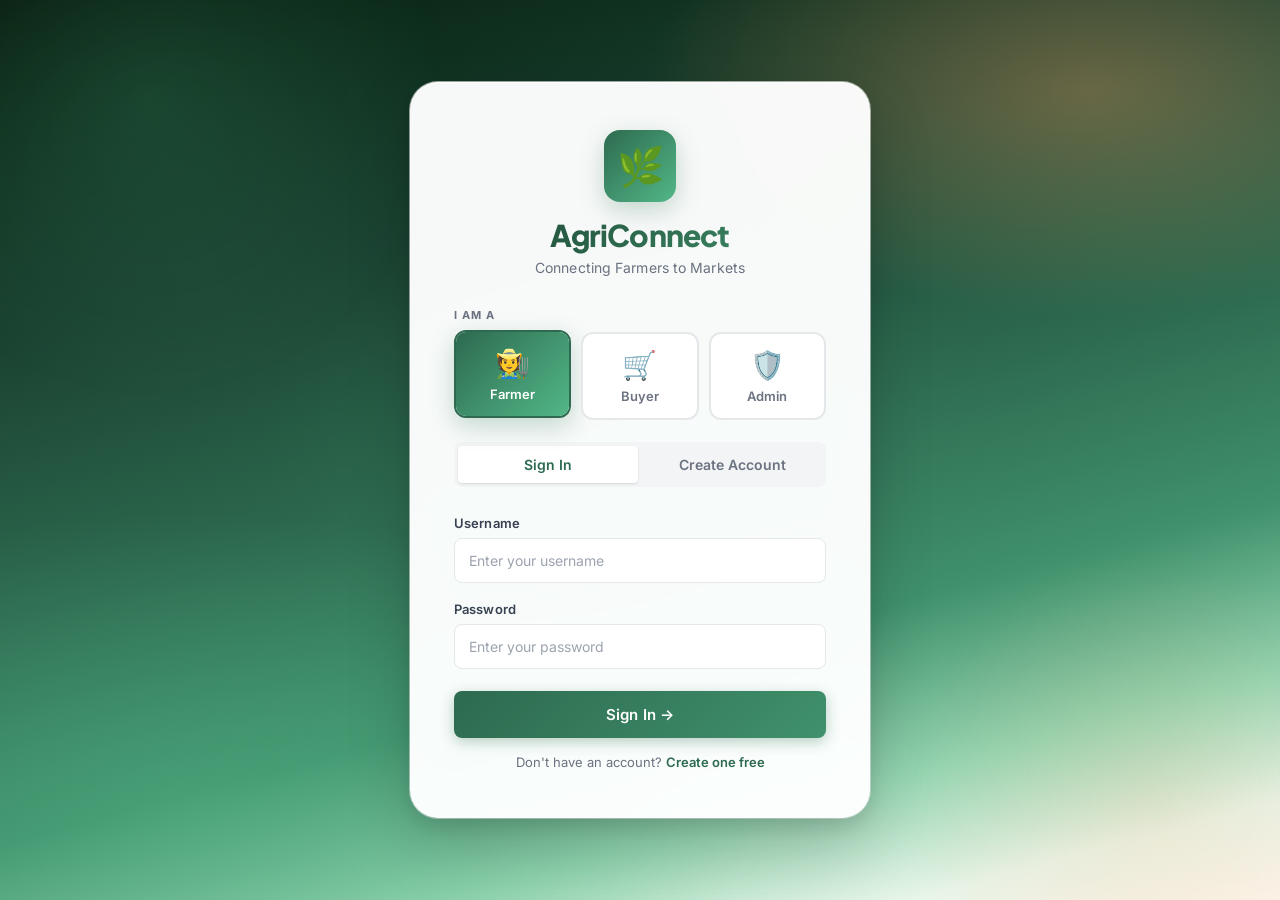
==== commit 0df54ba4: "frontend built" ====
--- a/static/index.html
+++ b/static/index.html
@@ -22,7 +22,7 @@
 
     <!-- Role Selector -->
     <div class="role-selector">
-      <label>I am joining as</label>
+      <label>I am a</label>
       <div class="role-buttons">
         <button class="role-btn active" data-role="farmer" type="button">
           <span class="role-icon">🧑‍🌾</span>
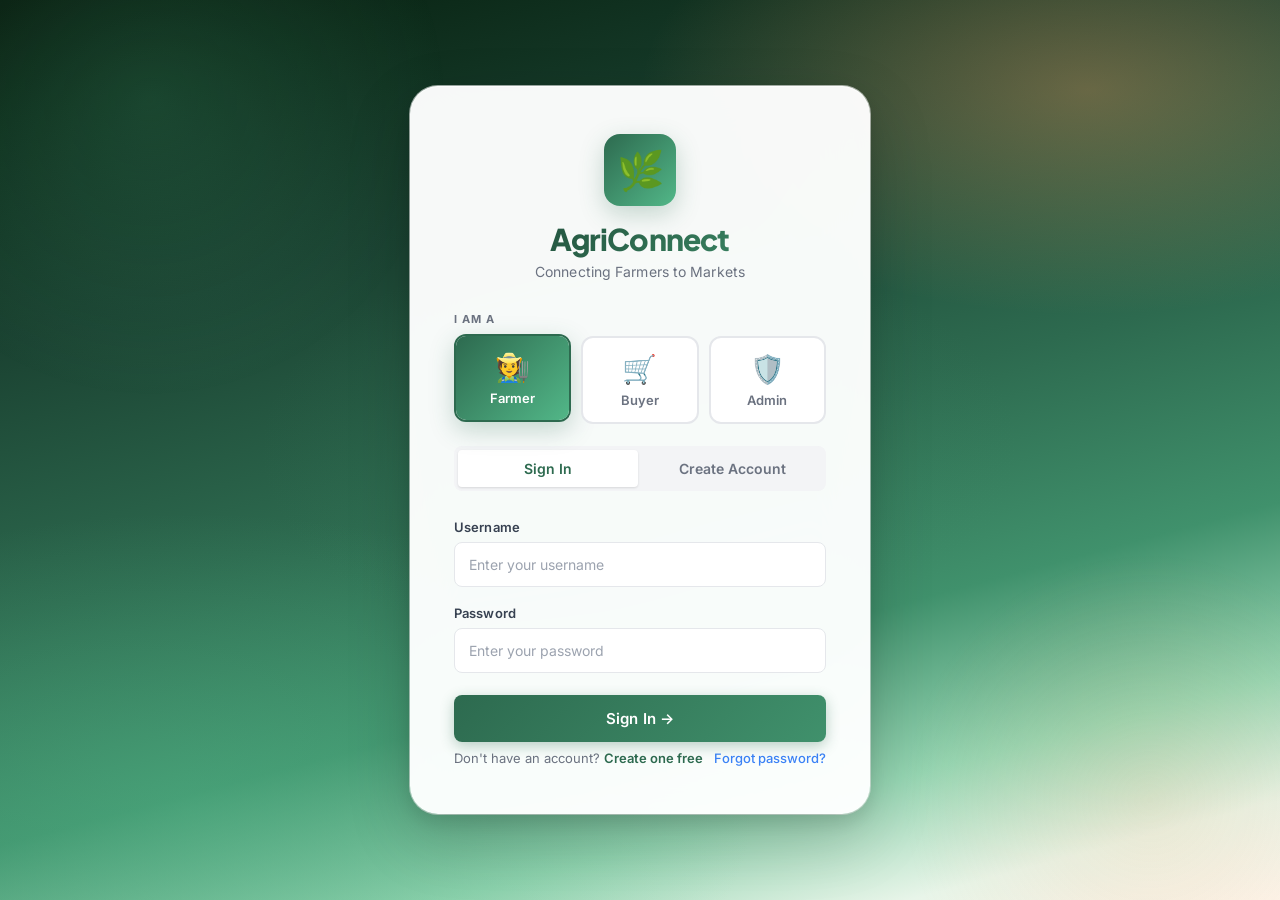
==== commit b9032105: "fix bugs in update password" ====
--- a/static/index.html
+++ b/static/index.html
@@ -62,10 +62,12 @@
         Sign In →
       </button>
 
-      <p class="text-center text-muted mt-2">
-        Don't have an account?
-        <a href="#" id="go-register" style="color:var(--green-primary);font-weight:600;">Create one free</a>
-      </p>
+      <div style="display:flex;justify-content:space-between;align-items:center;margin-top:8px;font-size:13px;">
+        <span class="text-muted">Don't have an account?
+          <a href="#" id="go-register" style="color:var(--green-primary);font-weight:600;">Create one free</a>
+        </span>
+        <a href="#" id="go-forgot" style="color:#3b82f6;font-weight:500;">Forgot password?</a>
+      </div>
     </form>
 
     <!-- ── REGISTER FORM ── -->
@@ -138,6 +140,10 @@
       e.preventDefault();
       document.querySelector('[data-tab="login"]').click();
     });
+    document.getElementById('go-forgot')?.addEventListener('click', e => {
+      e.preventDefault();
+      showForgotPasswordModal();
+    });
   </script>
   <script src="/static/js/auth.js"></script>
 </body>
